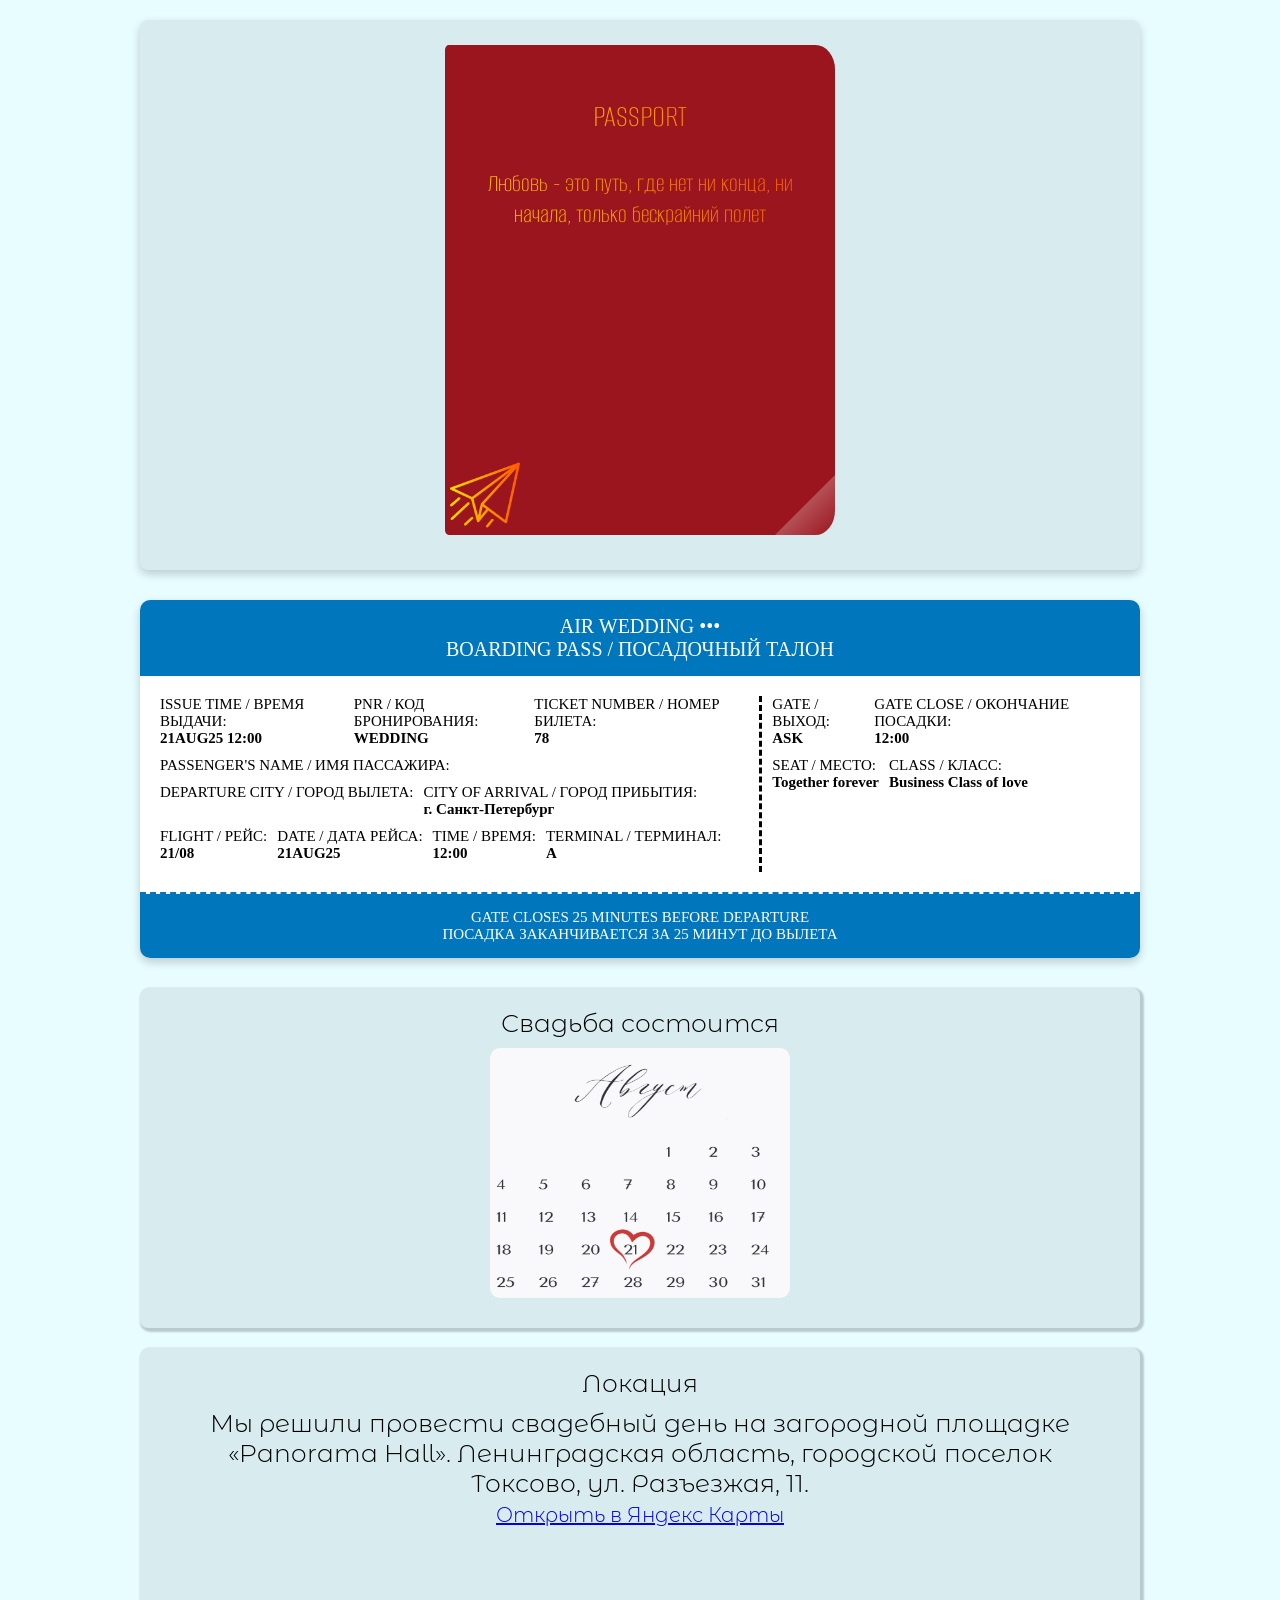
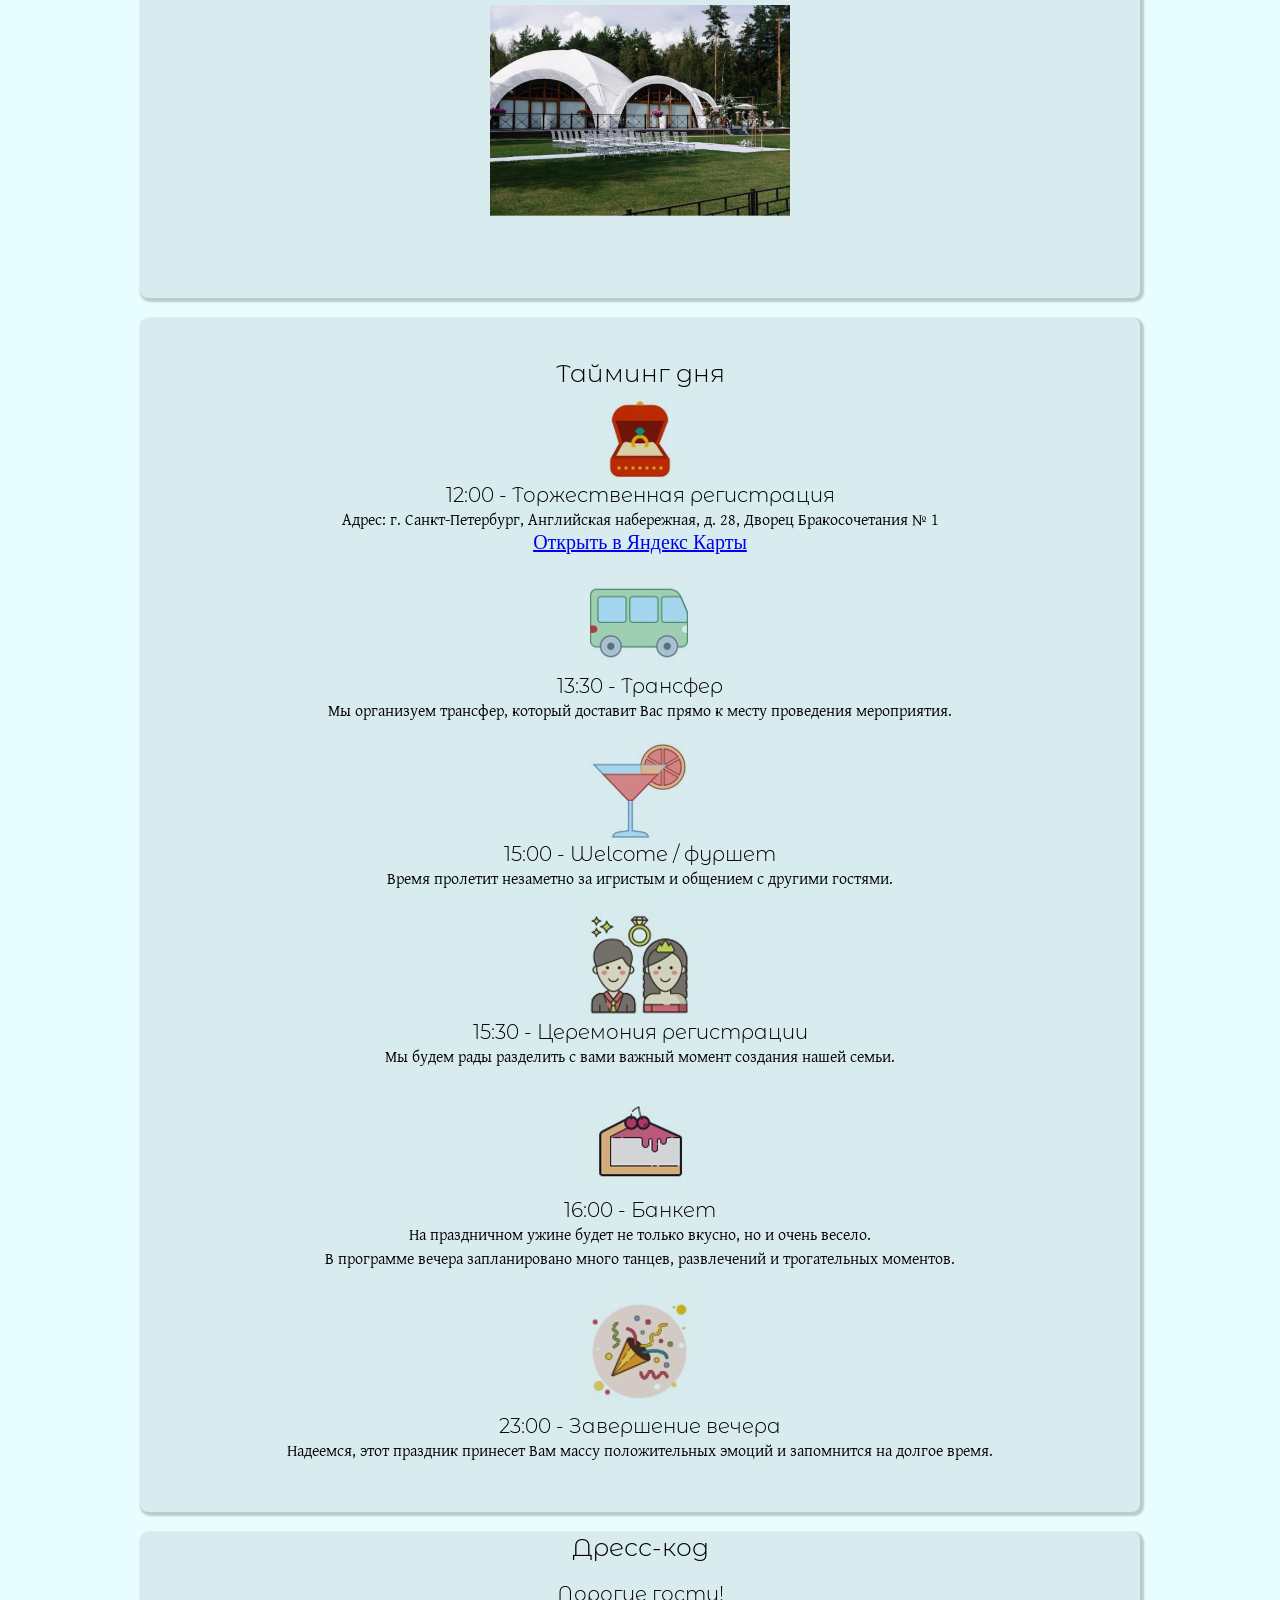
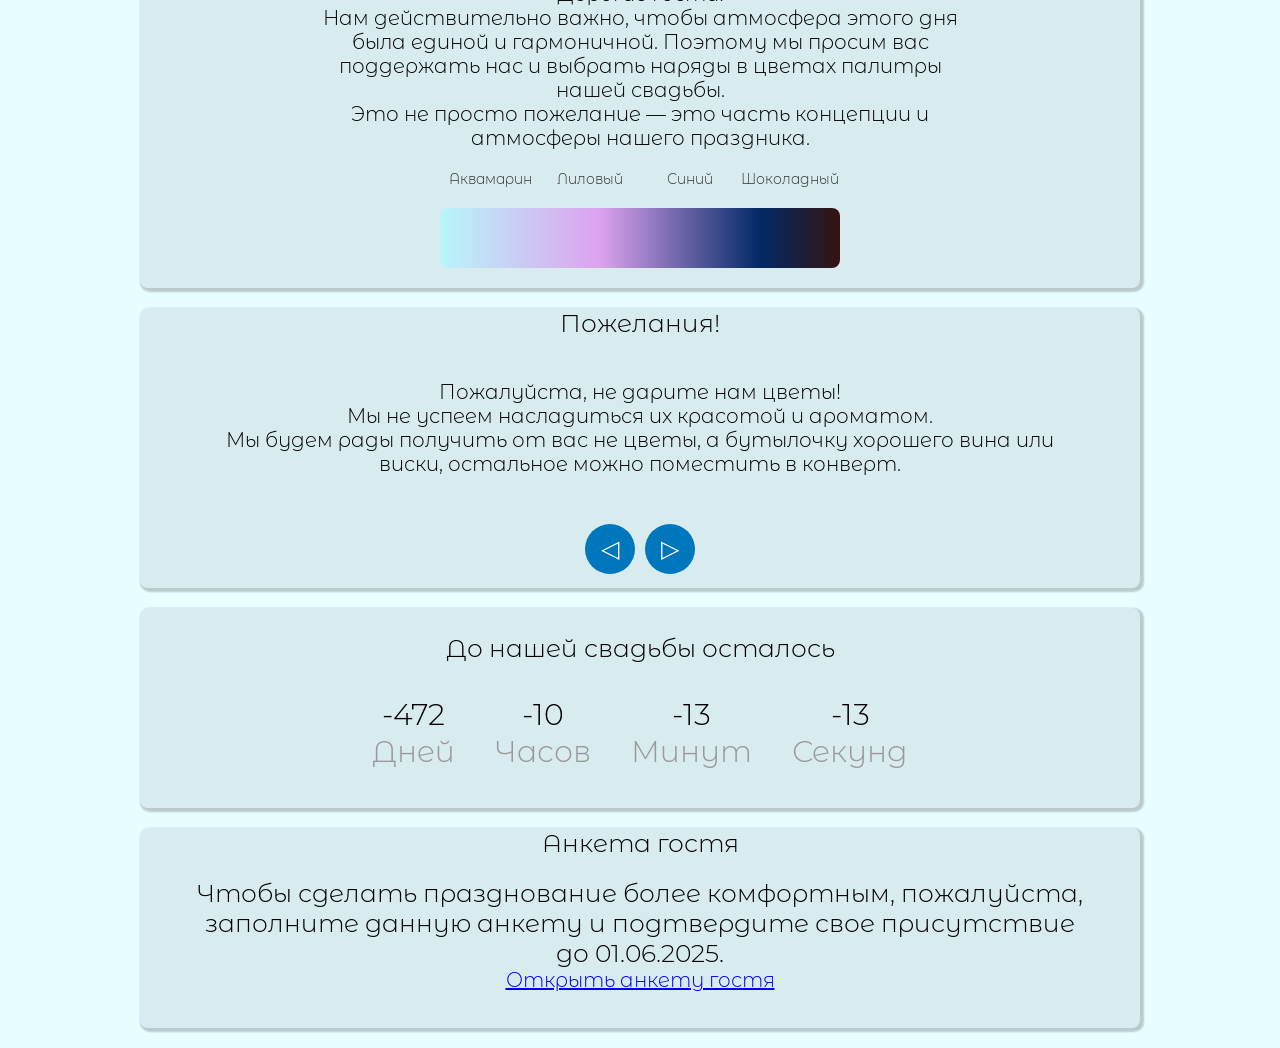
==== index.html @ 0045ab45 "delete folder docs" ====
<!DOCTYPE html>
<html lang="en">
<head>
    <meta charset="UTF-8">
    <meta name="viewport" content="width=device-width, initial-scale=1.0">
    <link rel="stylesheet" type="text/css" href="css/ticket.css">
    <link rel="stylesheet" type="text/css" href="css/passport.css">
    <title>Авиабилет</title>
</head>
<body>
    <div class="container">
        <div class="block-passport">
                <div class="passport-container">
                    <div class="passport-front">
                        <div class="block-text">
                            <p class="front-title">Passport</p>
                            <p class="text-front">Любовь - это путь, где нет ни конца, ни начала, только бескрайний полет</p>
                            <img class="plane-fly" src="images/icon-paper-plane.png" alt="Золотой самолетик">
                        </div>
                    </div>
                    <div class="passport-inner">
                        <div class="passport-left">
                            <img class="visa-izhevsk" src="images/visa-izhevsk.jpg" alt="Штамп Ижевск">
                            <img class="visa-kazan" src="images/visa-kazan.jpg" alt="Штамп Казань">
                            <img class="visa-moscow" src="images/visa-moscow.jpg" alt="Штамп Москва">
                            <img class="visa-peterburg" src="images/visa-peterburg.jpg" alt="Штамп СПб">
                            <img class="visa-sochi" src="images/visa-sochi.jpg" alt="Штамп Сочи">
                            <img class="visa" src="images/visa.png" alt="Штамп">
                            <img class="visa-irkutsk" src="images/visa-irkutsk.jpg" alt="Штамп Иркутск">
                            <img class="visa-baku" src="images/visa-baku.jpg" alt="Штамп Баку">
                        </div>
                        <div class="passport-right">
                            <div class="passport-title">
                                <div class="first-line">
                                    <div class="type">
                                        <div class="title">Тип/Type</div>
                                        <div class="desc">P</div>
                                    </div>
                                    <div class="code">
                                        <div class="title">Код государства/<br>Code of State</div>
                                        <div class="desc">Love</div>
                                    </div>
                                    <div class="no">
                                        <div class="title">Номер паспорта/<br>Passport No.</div>
                                        <div class="desc">78 21082025</div>
                                    </div>
                                </div>
                            </div>
                            <div class="passport-data">
                                <div class="passport-photo">
                                    <img src="images/bride_groom.png" alt="Фото пары">
                                </div>
                                <div class="passport-body">
                                    <div class="line">
                                        <div class="surname">
                                            <div class="title">Фамилия/Surname</div>
                                            <div class="desc">Паршенков/Parshenkov<br>Зуева/Zueva</div>
                                        </div>
                                    </div>
                                    <div class="line">
                                        <div class="name">
                                            <div class="title">Имя/Name</div>
                                            <div class="desc">Артем & Валерия<br>Artem & Valeriia</div>
                                        </div>
                                    </div>
                                    <div class="line">
                                        <div class="nationality">
                                            <div class="title">Гражданство/Nationality</div>
                                            <div class="desc">Future Newlyweds</div>
                                        </div>
                                    </div>
                                    <div class="line">
                                        <div class="date-birth">
                                            <div class="title">Дата Рождения/Date of birth</div>
                                            <div class="desc">01.04.2023</div>
                                        </div>
                                    </div>
                                    <div class="line">
                                        <div class="place-birth">
                                            <div class="title">Место рождения/Place of birth</div>
                                            <div class="desc">Saint-Petersburg & Izhevsk</div>
                                        </div>
                                    </div>
                                    <div class="line">
                                        <div class="wedding-date">
                                            <div class="title">Дата свадьбы/Wedding date</div>
                                            <div class="desc">21.08.2025</div>
                                        </div>
                                    </div>
                                </div>
                            </div>
                        </div>
                    </div>
                </div>
        </div>
        <div class="block-ticket">
            <div class="ticket-header">
                <div class="logo">AIR WEDDING <span class="dots">•••</span></div>
                <div class="boarding-pass">BOARDING PASS / ПОСАДОЧНЫЙ ТАЛОН</div>
            </div>
            <div class="ticket-body">
                <div class="left-section">
                    <div class="flight-info">
                        <div>ISSUE TIME / ВРЕМЯ ВЫДАЧИ:<br><strong>21AUG25 12:00</strong></div>
                        <div>PNR / КОД БРОНИРОВАНИЯ:<br><strong>WEDDING</strong></div>
                        <div>TICKET NUMBER / НОМЕР БИЛЕТА:<br><strong>78</strong></div>
                    </div>
                    <div class="passenger-info">
                        <div>PASSENGER'S NAME / ИМЯ ПАССАЖИРА:<br><strong><span id="passenger-name"></strong></div>
                    </div>
                    <div class="route-info">
                        <div>DEPARTURE CITY / ГОРОД ВЫЛЕТА:<br><strong><span id="passenger-city"></span></strong></div>
                        <div>CITY OF ARRIVAL / ГОРОД ПРИБЫТИЯ:<br><strong>г. Санкт-Петербург</strong></div>
                    </div>
                    <div class="flight-details">
                        <div>FLIGHT / РЕЙС:<br><strong>21/08</strong></div>
                        <div>DATE / ДАТА РЕЙСА:<br><strong>21AUG25</strong></div>
                        <div>TIME / ВРЕМЯ:<br><strong>12:00</strong></div>
                        <div>TERMINAL / ТЕРМИНАЛ:<br><strong>A</strong></div>
                    </div>
                </div>
                <div class="right-section">
                    <div class="boarding-gate">
                        <div>GATE / ВЫХОД:<br><strong>ASK</strong></div>
                        <div>GATE CLOSE / ОКОНЧАНИЕ ПОСАДКИ:<br><strong>12:00</strong></div>
                    </div>
                    <div class="seat-info">
                        <div>SEAT / МЕСТО:<br><strong>Together forever</strong></div>
                        <div>CLASS / КЛАСС:<br><strong>Business Class of love</strong> </div>
                    </div>
                </div>
            </div>
            <div class="ticket-footer">
                GATE CLOSES 25 MINUTES BEFORE DEPARTURE<br>
                ПОСАДКА ЗАКАНЧИВАЕТСЯ ЗА 25 МИНУТ ДО ВЫЛЕТА
            </div>
        </div>
        <div class="block-calendar">
            <div class="calendar">
                <div class="title-calendar">Свадьба состоится</div>
                <div class="calendar-body"><img src="images/calendar.png" alt="Календарь"></div>
            </div>
        </div>
        <div class="block-location">
            <div class="location">
                <div class="title-location">Локация</div>
                <div class="desc-location">Мы решили провести свадебный день на загородной площадке «Panorama Hall».
                    Ленинградская область, городской поселок Токсово, ул. Разъезжая, 11.
                    <br><a href="https://yandex.ru/maps/-/CHR2v8I3">Открыть в Яндекс Карты</a>
                </div>
                <img src="images/location.png" alt="Площадка">
            </div>
        </div>
        <div class="block-time">
            <div class="info">
                <div class="title-time">Тайминг дня</div>
                <div class="registry-info">
                    <img src="images/ring.png" alt="Кольцо">
                    <div class="time-registry">12:00 - Торжественная регистрация</div>
                    <div class="desc-registry">Адрес: г. Санкт-Петербург, Английская набережная, д. 28, Дворец Бракосочетания № 1 </div>
                    <a href="https://yandex.ru/maps/org/dvorets_brakosochetaniya_1/1311913400?si=29yczydrdzwpymh5b0pmktyyw4">Открыть в Яндекс Карты</a>
                </div>
                <div class="transfer-info">
                    <img src="images/bus.png" alt="Автобус">
                    <div class="time-transfer">13:30 - Трансфер</div>
                    <div class="desc-transfer">Мы организуем трансфер, который доставит Вас прямо к месту проведения мероприятия. </div>
                </div>
                <div class="welcome-info">
                    <img src="images/buffet.png" alt="Коктейль">
                    <div class="time-welcome">15:00 - Welcome / фуршет</div>
                    <div class="desc-welcome">Время пролетит незаметно за игристым и общением с другими гостями.</div>
                </div>
                <div class="ceremony-info">
                    <img src="images/ceremony.png" alt="Жених и невеста">
                    <div class="time-ceremony">15:30 - Церемония регистрации</div>
                    <div class="desc-ceremony">Мы будем рады разделить с вами важный момент создания нашей семьи.</div>
                </div>
                <div class="banquet-info">
                    <img src="images/banquet.png" alt="Кусок торта">
                    <div class="time-banquet">16:00 - Банкет</div>
                    <div class="desc-banquet">На праздничном ужине будет не только вкусно, но и очень весело. <br>
                        В программе вечера запланировано много танцев, развлечений и трогательных моментов. </div>
                </div>
                <div class="end-info">
                    <img src="images/end.png" alt="Хлопушка">
                    <div class="time-end">23:00 - Завершение вечера</div>
                    <div class="desc-end">Надеемся, этот праздник принесет Вам массу положительных эмоций и запомнится на долгое время. </div>
                </div>
            </div>
        </div>
        <div class="block-dresscode">
            <div class="dresscode">
                <div class="title-dresscode">Дресс-код</div>
                <div class="text">
                    Дорогие гости! 
                    <br>Нам действительно важно, чтобы атмосфера этого дня была единой и гармоничной. 
                    Поэтому мы просим вас поддержать нас и выбрать наряды в цветах палитры нашей свадьбы. 
                    <br>Это не просто пожелание — это часть концепции и атмосферы нашего праздника. 
                </div>
                <div class="color-labels">
                    <div>Аквамарин</div>
                    <div>Лиловый</div>
                    <div>Синий</div>
                    <div>Шоколадный</div>
                </div>
                <div class="color"></div>
            </div>
        </div>
        <div class="block-wishes">
            <div class="title-wishes">Пожелания!</div>
            <div class="wishes">
                <div class="wish">
                    Пожалуйста, не дарите нам цветы! 
                    <br>Мы не успеем насладиться их красотой и ароматом. 
                    <br>Мы будем рады получить от вас не цветы, а бутылочку хорошего вина или виски, остальное можно поместить в конверт.</div>
                <div class="wish">
                    Мы приглашаем вас не только наслаждаться торжеством, но и принимать активное участие в нашем празднике! 
                    <br>Если у вас есть интересная идея для интерактива, не стесняйтесь подойти к ведущему и предложить своё участие. 
                    <br>Тосты, конечно, приветствуются, но мы будем признательны, если их будет немного.
                </div>
                <div class="wish">
                    Пожалуйста, воздержитесь от выкриков «Горько», чтобы сохранить атмосферу лёгкости и веселья. 
                    <br>Ведь поцелуй — это знак выражения чувств, и он не может быть по заказу. 
                </div>
            </div>
            <div class="buttons">
                <button class="prev-button" aria-label="Посмотреть предыдущий слайд">&#9665;</button>
                <button class="next-button" aria-label="Посмотреть следующий слайд">&#9655;</button>
            </div>
        </div>
        <div class="block-timer">
            <div class="title-timer">До нашей свадьбы осталось</div>
            <div class="timer">
                <div class="countdown">
                    <div class="countdown-item">
                    <span id="days">00</span>
                    <span class="label">Дней</span>
                    </div>
                    <div class="countdown-item">
                    <span id="hours">00</span>
                    <span class="label">Часов</span>
                    </div>
                    <div class="countdown-item">
                    <span id="minutes">00</span>
                    <span class="label">Минут</span>
                    </div>
                    <div class="countdown-item">
                    <span id="seconds">00</span>
                    <span class="label">Секунд</span>
                    </div>
                </div>
            </div>
        </div>
        <div class="block-questionnaire">
            <div class="title-question">Анкета гостя</div>
            <div class="question">
                <div class="desc-question">Чтобы сделать празднование более комфортным, пожалуйста, заполните данную анкету и подтвердите свое присутствие до 01.06.2025.
                    <br><a href="https://docs.google.com/forms/d/e/1FAIpQLSfUJ_NHU7Kh4Xn4uczbAiz2_MqmybEQekQaFo2o3MCMNOJwQQ/viewform?usp=dialog">Открыть анкету гостя</a>
                </div>
                
            </div>
        </div>
    </div>
    <script src="js/ticket.js"></script>
</body>
</html>
---- css/ticket.css ----
@import url('https://fonts.googleapis.com/css2?family=Gentium+Plus&family=Montserrat+Alternates:wght@300&display=swap');

html, body {
    margin: 0;
    padding: 0;
    overflow-y: auto;
}
body {
    background: #e8fdff;
    display: flex;
    justify-content: center;
    align-items: center;
    min-height: 100vh;
    overflow: hidden;
}
.container {
    display: flex;
    flex-direction: column;
    overflow-x: auto;
    margin-top: 20px;
    overflow: visible;
    gap: 20px;
    width: 1000px;
}


.block-ticket {
    background: white;
    border-radius: 10px;
    overflow: hidden;
    box-shadow: 0px 4px 10px rgba(0, 0, 0, 0.2);
    width: 100%;
    min-width: 320px;
    margin: 10px auto;
}

.ticket-header {
    background: #0076bd;
    color: white;
    padding: 15px;
    text-align: center;
    font-size: 20px;
    text-transform: uppercase;
}

.ticket-body {
    padding: 20px;
    display: flex;
    justify-content: space-between;
    border-bottom: 2px dashed #0076bd;
}

.flight-info, .passenger-info, .route-info, .flight-details, .boarding-gate, .seat-info, .button-survey {
    display: flex;
    flex-direction: row;
}

.flight-info div, .passenger-info div, .route-info div, .flight-details div, .boarding-gate div, .seat-info div, .button-survey div {
    margin-bottom: 10px;
    font-size: 15px;
    margin-right: 10px;
}

.ticket-footer {
    padding: 15px;
    text-align: center;
    font-size: 15px;
    background: #0076bd;
    color: white;
}

.right-section {
    position: relative;
    border-left-style: dashed;
    padding-left: 10px;
}





.block-calendar {
    display: flex;
    box-shadow: 2px 2px 2px 2px rgba(0, 0, 0, 0.2);
    background: #d8ebef;
    border-radius: 8px;
    width: 100%;
}
.calendar {
    width: 300px;
    height: 300px;
    justify-content: center;
    text-align: center;
    margin: 20px auto;
}
.title-calendar {
    font-family: "Montserrat Alternates", sans-serif;
    font-weight: 300;
    font-style: normal;
    font-size: 25px;
    padding-bottom: 10px;
}
.calendar-body img {
    border-radius: 10px;
    width: 300px;
    height: 250px;
}


.block-location {
    display: flex;
    box-shadow: 2px 2px 2px 2px rgba(0, 0, 0, 0.2);
    background: #d8ebef;
    border-radius: 8px;
    width: 100%;
    flex-direction: column;
    height: 550px;
}
.location {
    width: 90%;
    height: 300px;
    justify-content: center;
    text-align: center;
    margin: 20px auto;
    display: flex;
    flex-direction: column;
    height: 100%;
}
.title-location {
    font-family: "Montserrat Alternates", sans-serif;
    font-weight: 300;
    font-style: normal;
    font-size: 25px;
    padding-bottom: 10px;
    flex-shrink: 0;
}
.desc-location {
    font-family: "Montserrat Alternates", sans-serif;
    font-weight: 300;
    font-style: normal;
    font-size: 25px;
    margin-bottom: 15px;
    flex-shrink: 0;
}
.location img {
    margin: 0 auto;
    width: 300px;
    flex-grow: 1; /* занимает всё оставшееся пространство */
    object-fit: contain; /* или cover, если нужно обрезать */
}
.desc-location a {
    font-size: 20px;
}



.block-time {
    width: 100%;
    margin: 0 auto;
    box-shadow: 2px 2px 2px 2px rgba(0, 0, 0, 0.2);
    background: #d8ebef;
    border-radius: 8px;
    display: flex;
    justify-content: center;
    align-items: center;
}

.info {
    width: 90%;
    border-radius: 10px;
    padding: 20px;
    text-align: center;
    position: relative;
    margin: 20px;
    gap: 10px;
}

.title-time {
    font-family: "Montserrat Alternates", sans-serif;
    font-weight: 300;
    font-style: normal;
    font-size: 25px;
}

.registry-info, .transfer-info, .welcome-info, 
.ceremony-info, .banquet-info, .end-info {
    display: flex;
    align-items: center;
    position: relative;
    padding: 10px 0;
    flex-direction: column;
    font-family: "Marck Script", cursive;
    font-weight: 400;
    font-style: normal;
    font-size: 25px;
}
.registry-info a {
    font-size: 20px;
}

.time-registry, .time-transfer, .time-welcome, 
.time-ceremony, .time-banquet, .time-end {
    font-family: "Montserrat Alternates", sans-serif;
    font-weight: 300;
    font-style: normal;
    color: black;
    display: flex;
    justify-content: center;
    align-items: center;
    font-size: 20px;
}


.desc-registry, .desc-transfer, .desc-welcome, 
.desc-ceremony, .desc-banquet, .desc-end {
    font-family: "Gentium Plus", serif;
    font-weight: 400;
    font-style: normal;
    font-size: 16px;
}
.info img {
    mix-blend-mode: multiply;
}





.block-dresscode {
    width: 100%;
    display: flex;
    justify-content: center;
    align-items: center;
    flex-direction: column;
    box-shadow: 2px 2px 2px 2px rgba(0, 0, 0, 0.2);
    background: #d8ebef;
    border-radius: 8px;
    /* border-radius: 2% / 5%; */
    margin: 0 auto;
}
.dresscode {
    display: flex;
    flex-direction: column;
    width: 80%;
    text-align: center;
}
.title-dresscode {
    font-family: "Montserrat Alternates", sans-serif;
    font-weight: 300;
    font-style: normal;
    font-size: 25px;
}

.text {
    justify-content: center;
    text-align: center;
    width: 80%;
    margin: 20px auto;
    font-size: 20px;
    font-family: "Montserrat Alternates", sans-serif;
    font-weight: 300;
    font-style: normal;
}
.color-labels {
    display: flex;
    justify-content: space-between;
    min-width: 400px;
    margin: 0 auto;
    font-size: 14px;
    font-family: "Montserrat Alternates", sans-serif;
    font-weight: 300;
    color: #333;
}

.color-labels > div {
    text-align: center;
    width: 25%; /* Чтобы каждая подпись занимала равную часть */
}
.color {
    position: relative;
    width: 100%;
    max-width: 400px;
    height: 60px;
    margin: 20px auto;
    border-radius: 8px;
    overflow: hidden;

    background: linear-gradient(
        to right,
        rgb(182, 246, 248) 0%,
        rgb(221, 162, 239) 40%,
        rgb(1, 41, 102) 80%,
        rgb(53, 19, 17) 100%
    );
}

.color::before {
    content: "";
    position: absolute;
    top: 0;
    left: -50%;
    width: 50%;
    height: 100%;

    background: linear-gradient(
        120deg,
        rgba(255, 255, 255, 0) 0%,
        rgba(255, 255, 255, 0.5) 50%,
        rgba(255, 255, 255, 0) 100%
    );

    animation: shine 3s ease-in-out infinite;
}

@keyframes shine {
    0% {
        left: -50%;
    }
    100% {
        left: 100%;
    }
}


.block-wishes {
    box-shadow: 2px 2px 2px 2px rgba(0, 0, 0, 0.2);
    background: #d8ebef;
    border-radius: 8px;
    width: 100%;
    overflow: hidden;
    height: 280px;
    position: relative;
    display: flex;
    flex-direction: column;
    gap: 10px;
    text-align: center;
}
.title-wishes {
    font-family: "Montserrat Alternates", sans-serif;
    font-weight: 300;
    font-style: normal;
    font-size: 25px;
}
.wishes {
    display: flex;
    overflow: hidden;
    width: 90%;
    height: 160px;
    margin: 0 auto;
    border-radius: 8px;
    align-items: center;
    justify-content: center;
}
  
.wish {
    text-align: center;
    padding: 15px;
    border-radius: 8px;
    margin: 10px;
    font-family: "Montserrat Alternates", sans-serif;
    font-weight: 300;
    font-style: normal;
    font-size: 20px;
}

.buttons {
    position: absolute;
    bottom: 5%;
    padding-top: 15px;
    left: 50%; 
    transform: translateX(-50%); 
    display: flex;
    gap: 10px;  
}
.buttons button {
    width: 50px;
    height: 50px;
    background-color: #0076bd;
    border: none;
    border-radius: 50%;
    font-size: 24px;
    color: white;
    cursor: pointer;
    display: flex;
    align-items: center;
    justify-content: center;
    transition: background 0.3s;
}


.block-timer {
    gap: 20px;
    width: 100%;
    display: flex;
    justify-content: center;
    align-items: center;
    flex-direction: column;
    box-shadow: 2px 2px 2px 2px rgba(0, 0, 0, 0.2);
    background: #d8ebef;
    border-radius: 8px;
    margin: 0 auto;
    height: 200px;
}
.title-timer {
    text-align: center;
    font-family: "Montserrat Alternates", sans-serif;
    font-weight: 300;
    font-style: normal;
    font-size: 25px;
}

.timer {
    display: flex;
    flex-direction: column;
    width: 90%;
    margin: 0 auto;
    padding: 15px;
    height: 70px;
    align-items: center;
    justify-content: center;
}

.countdown {
    display: flex;
    justify-content: center;
    font-family: "Montserrat Alternates", sans-serif;
    font-weight: 300;
    font-style: normal;
    font-size: 25px;
}
   
.countdown-item {
    margin: 0 20px;
    text-align: center;
}
   
.countdown-item span {
    display: block;
    font-size: 30px;
}
   
.label {
    font-size: 30px;
    color: #999;
}



.block-questionnaire {
    gap: 20px;
    width: 100%;
    display: flex;
    
    align-items: center;
    flex-direction: column;
    box-shadow: 2px 2px 2px 2px rgba(0, 0, 0, 0.2);
    background: #d8ebef;
    border-radius: 8px;
    margin: 0 auto;
    height: 200px;
    margin-bottom: 20px;
}

.question {
    display: flex;
    flex-direction: column;
    width: 90%;
    text-align: center;
    margin: 0 auto;
    /* padding: 15px; */
    height: 70px;
    align-items: center;
}

.title-question {
    font-family: "Montserrat Alternates", sans-serif;
    font-weight: 300;
    font-style: normal;
    font-size: 25px;
}

.desc-question {
    display: flex;
    flex-direction: column;
    justify-content: center;
    font-family: "Montserrat Alternates", sans-serif;
    font-weight: 300;
    font-style: normal;
    font-size: 25px;
}
.desc-question a {
    font-size: 20px;
}

@media (max-width: 768px) and (orientation: portrait) {

    .container {
        width: 99dvw;
        padding-top: 70px; 
    }
    .ticket-body {
        flex-direction: column;
    }
    .left-section, .right-section {
        width: 100%;
    }
    .right-section {
        padding-top: 10px;
        border-left: none;
        border-top: 2px dashed #0076bd;
    }
    .flight-info div, .passenger-info div, .route-info div, .flight-details div, .boarding-gate div, .seat-info div {
        margin-bottom: 20px;
    }
    .ticket-footer {
        text-align: center;
        font-size: 10px;
    }

    .calendar-body img {
        width: 100%;
        height: 250px;
    }

    .location {
        width: 95dvw;
    }
    .desc-location {
        font-size: 20px;
    }

    .info {
        width: 95dvw;
    }


    .dresscode {
        width: 95dvw;
    }
    .title-dresscode {
        
        font-size: 30px;
        
    }
    .text {

        font-size: 20px;
    }
    .color {
        height: 80px;
        max-width: 80vw;
    }
    .color-labels {
        min-width: 80dvw;
    }

    .block-wishes {
        min-height: 610px;
    }
    .title-wishes {
        margin-top: 20px;
    }
    .wishes {
        width: 100dvw;
        min-height: 500px;
    }

    .countdown-item {
        margin: 0 5px;
        text-align: center;
    }
   
    .countdown-item span {
        display: block;
        font-size: 20px;
    }

    .block-questionnaire {
        height: 350px;
    }
    .question {
        display: flex;
        flex-direction: column;
        width: 95dvw;
    }

}
@media (max-width: 1024px) and (orientation: landscape) {
    body {
        justify-content: flex-start;
        align-items: flex-start;
    }
    .ticket-header, .ticket-footer {
        padding: 2px;
    }
    .container {
        width: 99dvw;
        padding-top: 20px; 
    }
    .ticket {
        max-height: 95vh;
    }
    .block-wishes {
        min-height: 350px;
    }
    .wishes {
        min-height: 200px;
    }
    .dresscode {
        width: 100dvw;
    }
    .color {
        height: 80px;
        max-width: 60dvw;
    }
    .color-labels {
        min-width: 60dvw;
    }
    .title-dresscode {
        font-size: 35px;
    }
    .text {
        font-size: 15px;
    }
}
---- css/passport.css ----
@import url('https://fonts.googleapis.com/css2?family=Alumni+Sans:wght@200&display=swap');



.block-passport {
    display: flex;
    background: #d8ebef;
    border-radius: 8px;
    overflow: hidden;
    box-shadow: 0px 4px 10px rgba(0, 0, 0, 0.2);
    width: 100%;
    position: relative;
    justify-content: center;
    align-items: center;
}
.plane-fly {
    position: absolute;
    bottom: 0;
    left: 0;
    width: 80px;
    height: 80px;
    opacity: 1; 
    animation: fly-diagonal 5s ease-in-out infinite;
}

/* разные задержки, чтобы они вылетали по очереди */
.plane-fly:nth-child(1) {
    animation-delay: 0s;
}
.plane-fly:nth-child(2) {
    animation-delay: 2s;
}
.plane-fly:nth-child(3) {
    animation-delay: 4s;
}

@keyframes fly-diagonal {
    0% {
        transform: translate(0, 0) rotate(0deg);
        opacity: 1;  /* Начинаем с полной видимости */
    }
    10% {
        opacity: 1;  /* Самолет уже видим */
    }
    100% {
        transform: translate(800px, -600px) rotate(45deg);
        opacity: 0;  /* Самолет исчезает в конце полета */
    }
}
.passport-container {
    width: 800px;
    height: 550px;
    justify-content: center;
    text-align: center;
    position: relative;
}


.passport-front {
    margin: 25px auto;
    width: 350px;
    height: 450px;
    transform: rotateY(0deg);
    background-color: rgb(155, 21, 30);
    border-radius: 1% 5% 5% 1%;
    padding: 20px;
    justify-content: center;
    text-align: center;
}

.passport-front::after {
    content: '';
    position: absolute;
    bottom: 0;
    right: 0;
    width: 60px;
    height: 60px;
    background: linear-gradient(135deg, rgba(255,255,255,0.5), transparent);
    transform: rotate(0deg);
    transform-origin: bottom right;
    clip-path: polygon(100% 0%, 100% 100%, 0% 100%);
    animation: flash-corner 3s infinite alternate; /* Анимация мигания */
}

@keyframes flash-corner {
    0% {
        opacity: 0.2;
        background: linear-gradient(135deg, rgba(255, 255, 255, 0.5), transparent);
    }
    25% {
        opacity: 0.5;
        background: linear-gradient(135deg, rgba(255, 255, 255, 0.75), transparent);
    }
    50% {
        opacity: 1;
        background: linear-gradient(135deg, rgba(255, 255, 255, 1), transparent);
    }
    100% {
        opacity: 0.2;
        background: linear-gradient(135deg, rgba(255, 255, 255, 0.5), transparent);
    }
}

.front-title {
    font-family: "Alumni Sans", sans-serif;
    font-optical-sizing: auto;
    font-weight: 200;
    font-style: normal;
    text-transform: uppercase;
    font-size: xx-large;
    text-align: center;
    background: linear-gradient(45deg, #ffdb00, #feb000 33%, #fe8000 66%, #fd5a00);
    -webkit-background-clip: text;
    background-clip: text;
    -webkit-text-fill-color: transparent;
    color: #feb000;
}
.text-front {
    font-family: "Alumni Sans", sans-serif;
    font-optical-sizing: auto;
    font-weight: 200;
    font-style: normal;
    font-size: 25px;
    text-align: center;
    background: linear-gradient(45deg, #ffdb00, #feb000 33%, #fe8000 66%, #fd5a00);
    -webkit-background-clip: text;
    background-clip: text;
    -webkit-text-fill-color: transparent;
    color: #feb000;
}
.text-front {
    opacity: 0;
    animation: fadeIn ease-in 1;
    animation-fill-mode: forwards;
    animation-duration: 3s;
  }
  @keyframes fadeIn {
    0% {
      opacity: 0;
    }
    100% {
      opacity: 1;
    }
  }

.passport-inner {
    position: absolute;
    top: 1%;
    margin: 25px auto;
    width: 750px;
    height: 450px;
    display: flex;
    visibility: hidden;
    opacity: 0;
    background-color: rgb(155, 21, 30);
    transform: translate(-50%, -50%) rotateY(180deg);
    transition: transform 0.8s, opacity 0.5s ease-in-out;
    border-radius: 10px;
    padding: 20px;
    justify-content: center;
    text-align: center;
}

.passport-container.open .passport-front {
    transform: rotateY(0deg);
}

.passport-container.open .passport-inner {
    transform: rotateY(180deg);
    visibility: visible;
    opacity: 1;
}
.passport-title {
    margin-bottom: 10px;
}
.passport-data {
    display: flex;
    flex-direction: row;
    align-items: flex-start;
    gap: 25px;
}
.passport-body {
    text-align: left;
}
.line {
    margin-bottom: 5px;
}
.first-line {
    display: flex;
    flex-direction: row;
    gap: 15px;
}
.passport-photo {
    width: 30%;
    margin-top: auto;
    margin-bottom: auto;
}
.passport-photo img {
    
    width: 100%;
    height: 100%;
}
.passport-left, .passport-right {
    width: 50%;
    padding: 20px;
    background: #fff2e8;
    border-radius: 10px;
    box-shadow: 0px 0px 10px 2px rgba(0, 0, 0, 0.62);
}

.passport-right {
    display: flex;
    flex-direction: column;
    align-items: center;
    justify-content: center;
    text-align: center;
}

.passport-right .title {
    font-family: 'Franklin Gothic Medium', 'Arial Narrow', sans-serif;
    font-weight: 100;
    font-size: 15px;
}
.passport-right .desc {
    font-family: 'Franklin Gothic Medium', 'Arial Narrow', sans-serif;
    font-weight: 100;
    font-size: 15px;
}

.passport-left {
    background: linear-gradient(0deg, #f3ac76, #fedabf 5%, #f8dbc4 66%, #fff2e8);
    
    position: relative;
    display: flex;
    text-align: center;
    justify-content: center;
    align-items: center;
}


.visa-izhevsk, .visa-kazan, .visa-moscow,
.visa-peterburg, .visa-sochi, .visa, .visa-irkutsk, .visa-baku {
    width: 110px;
    height: 110px;
    border-radius: 50%;
}
.visa-izhevsk {
    position: absolute;
    top: 135px;
    right: 35px;
    transform: rotate(45deg);
}
.visa-kazan {
    position: absolute;
    top: 140px;
    left: 55px;
    transform: rotate(-38deg);
}

.visa-moscow {
    position: absolute;
    bottom: 110px;
    left: 155px;
    transform: rotate(48deg);
}
.visa-peterburg {
    position: absolute;
    bottom: 35px;
    right: 24px;
}
.visa-sochi {
    position: absolute;
    top: 60px;
    right: 130px;
    transform: rotate(35deg);
}
.visa {
    position: absolute;
    bottom: 45px;
    left: 25px;
    transform: rotate(168deg);
}
.visa-irkutsk {
    position: absolute;
    top: 20px;
    left: 30px;
    transform: rotate(15deg);
}
.visa-baku {
    position: absolute;
    top: 10px;
    right: 10px;
    transform: rotate(255deg);
}

/* Мобильная версия */
@media (max-width: 768px) and (orientation: portrait) {
    .block-passport {
        min-width: 95dvw;
        height: 100vh;
    }
    .passport-container {
        background: #e8fdff;
        box-shadow: none;
        padding-bottom: 35px;
        width: 100dvw;
        height: 100vh;
        flex-direction: column;
    }

    .passport-front {
        max-width: 85dvw;
        min-height: 60vh;
    }
    .front-title {
        font-size: 45px;
    }
    .passport-inner {
        align-items: center;
        width: 90dvw;
        height: 830px;
        flex-direction: column;
        border-radius: 8px;
        
    }

    .passport-left, .passport-right {
        width: 85dvw;
        border-radius: 10px;
        flex: 1;
        display: flex;
        min-height: 0;
        gap: 10px;
    }

    .passport-right {
        order: 2;
    }

    .passport-left {
        order: 1; 
    }
    .text-front {
        margin-top: 50px;
        font-size: 25px;
    }
}

@media (max-width: 1024px) and (orientation: landscape) {
    .passport-left {
        background: linear-gradient(-90deg, #f3ac76, #fedabf 5%, #f8dbc4 66%, #fff2e8);
    }

}
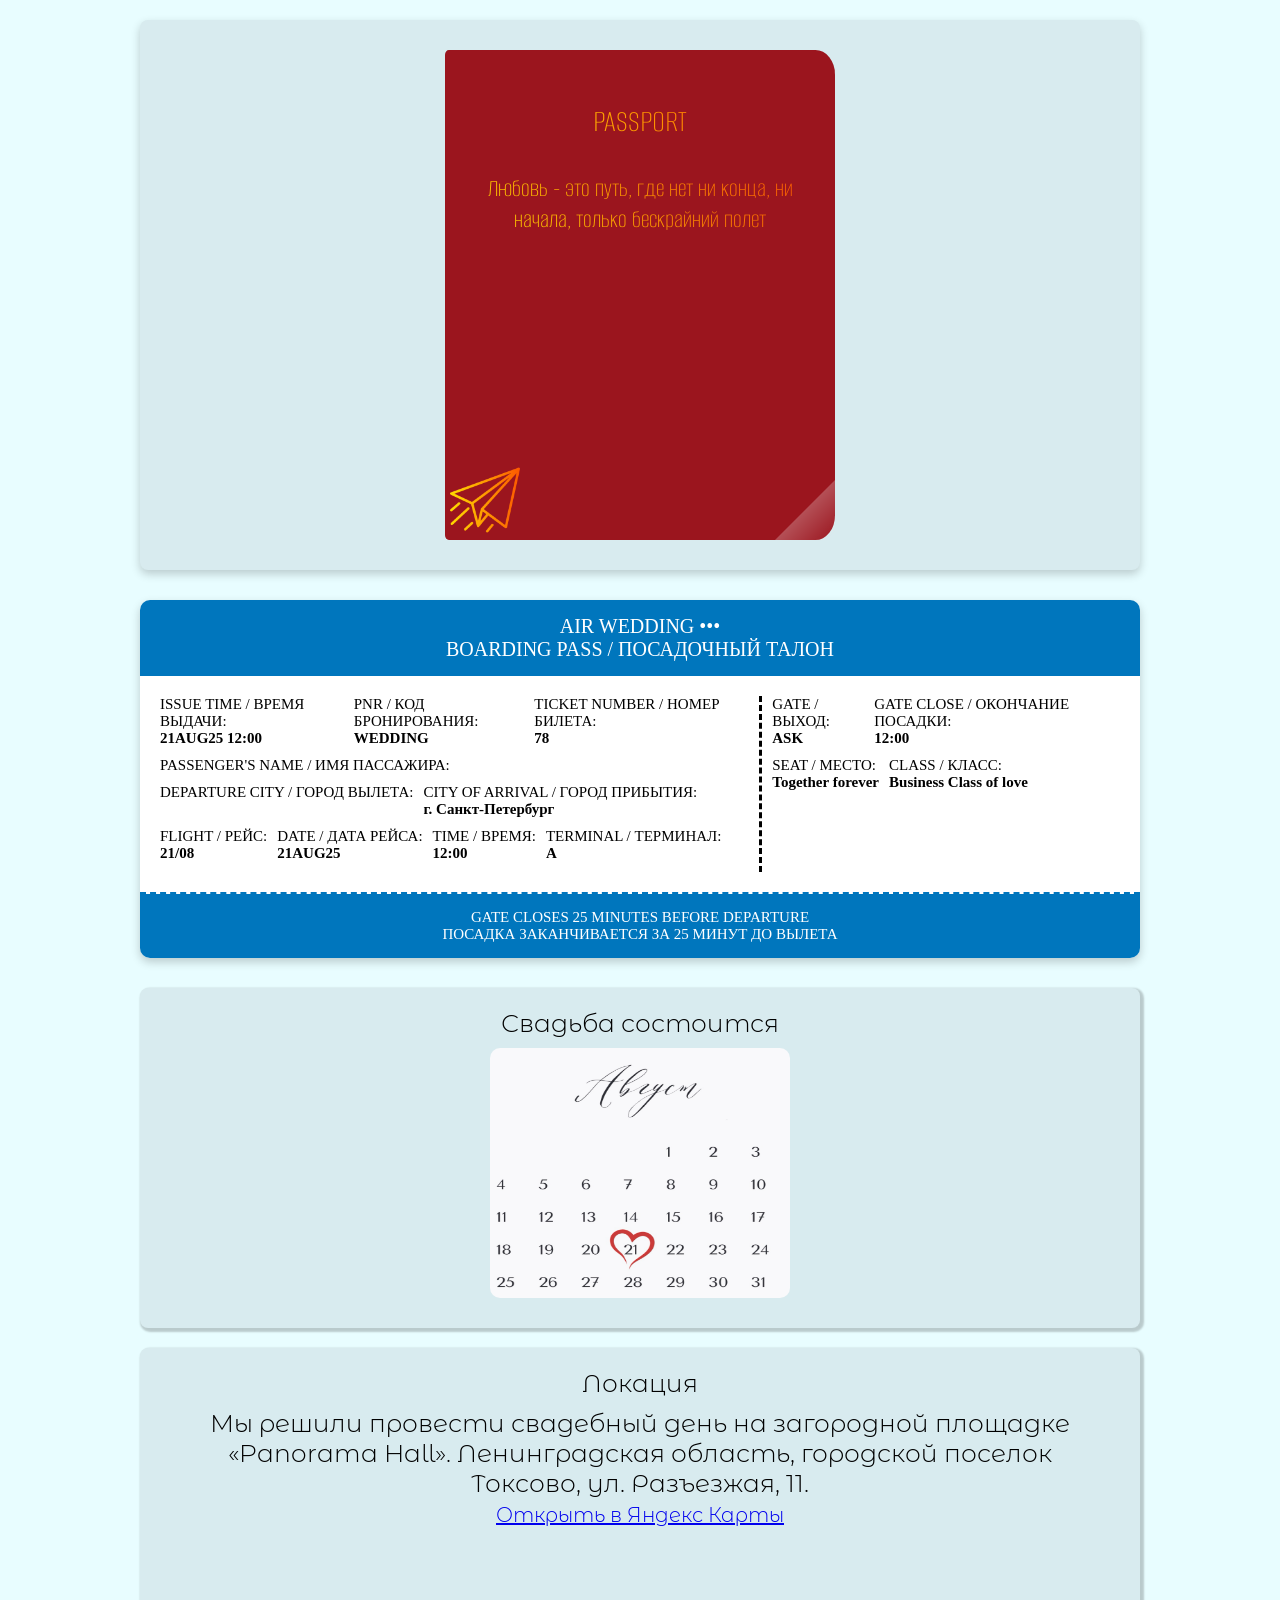
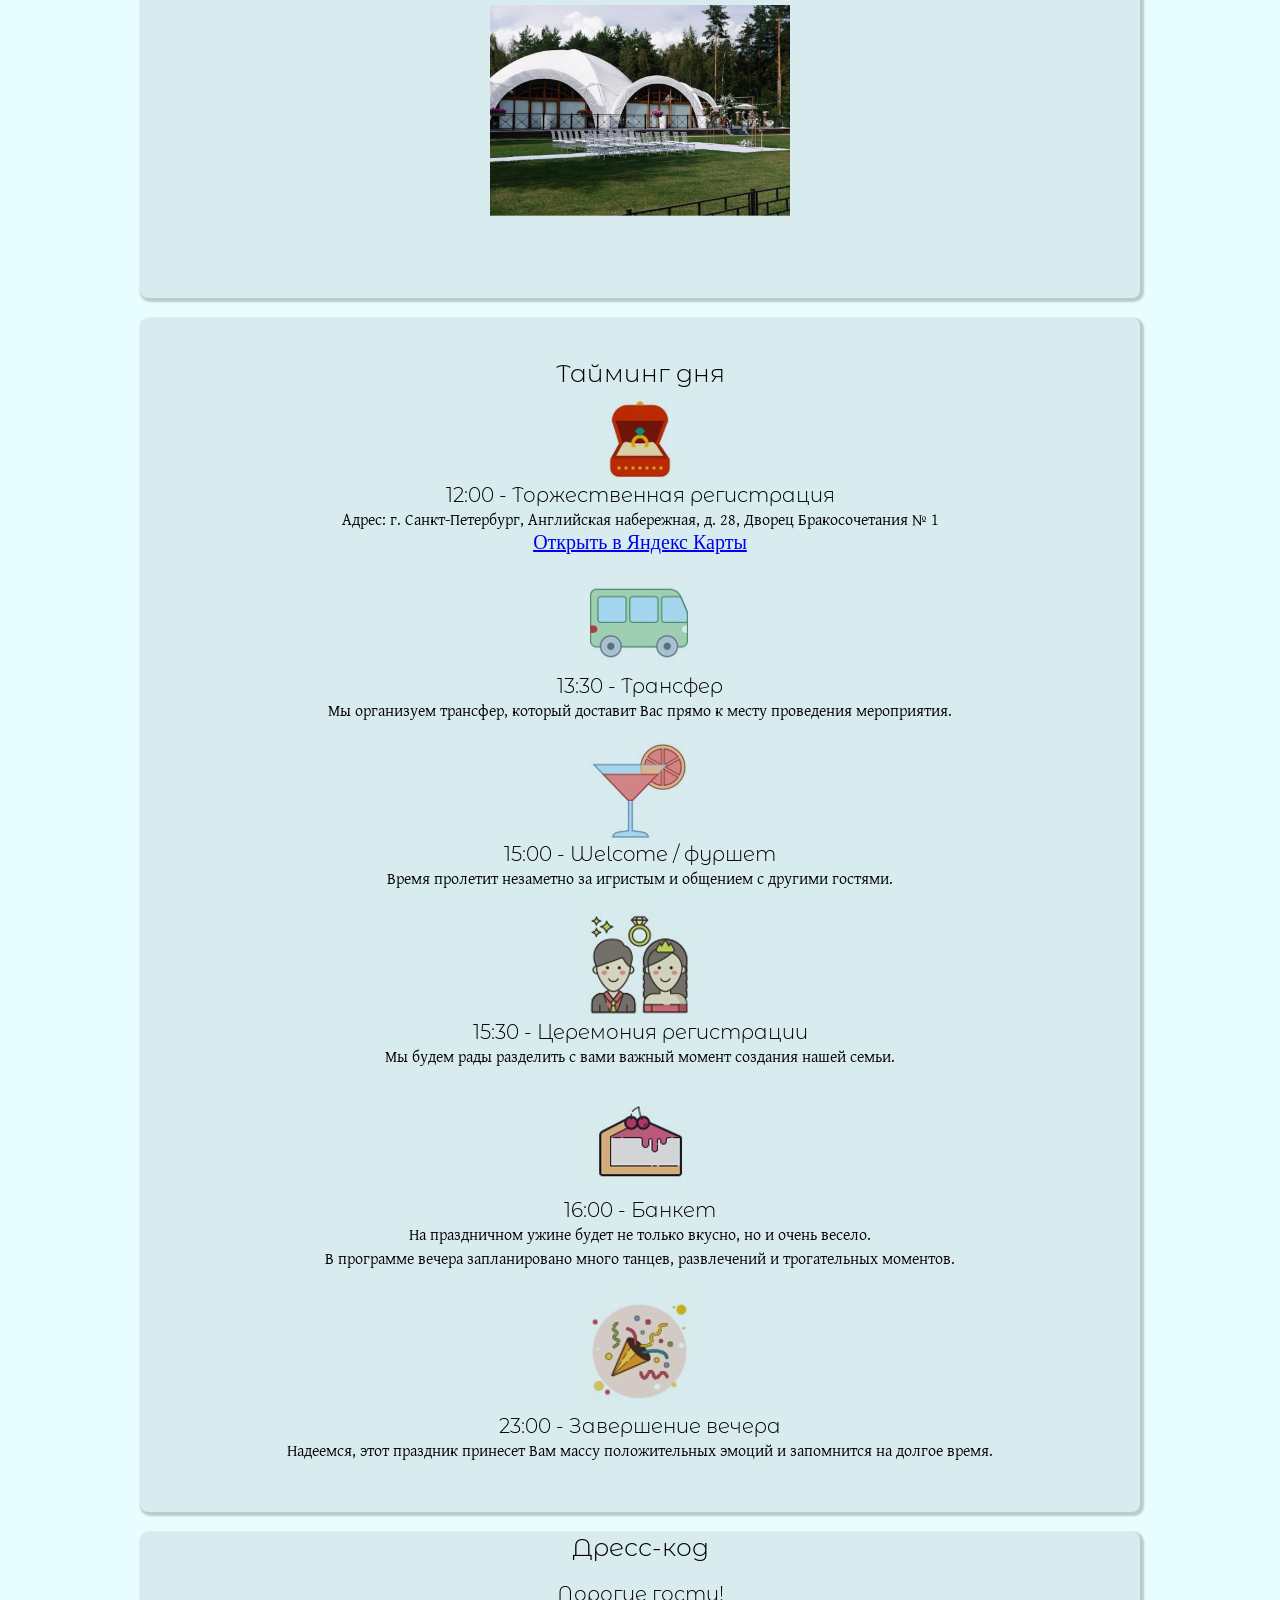
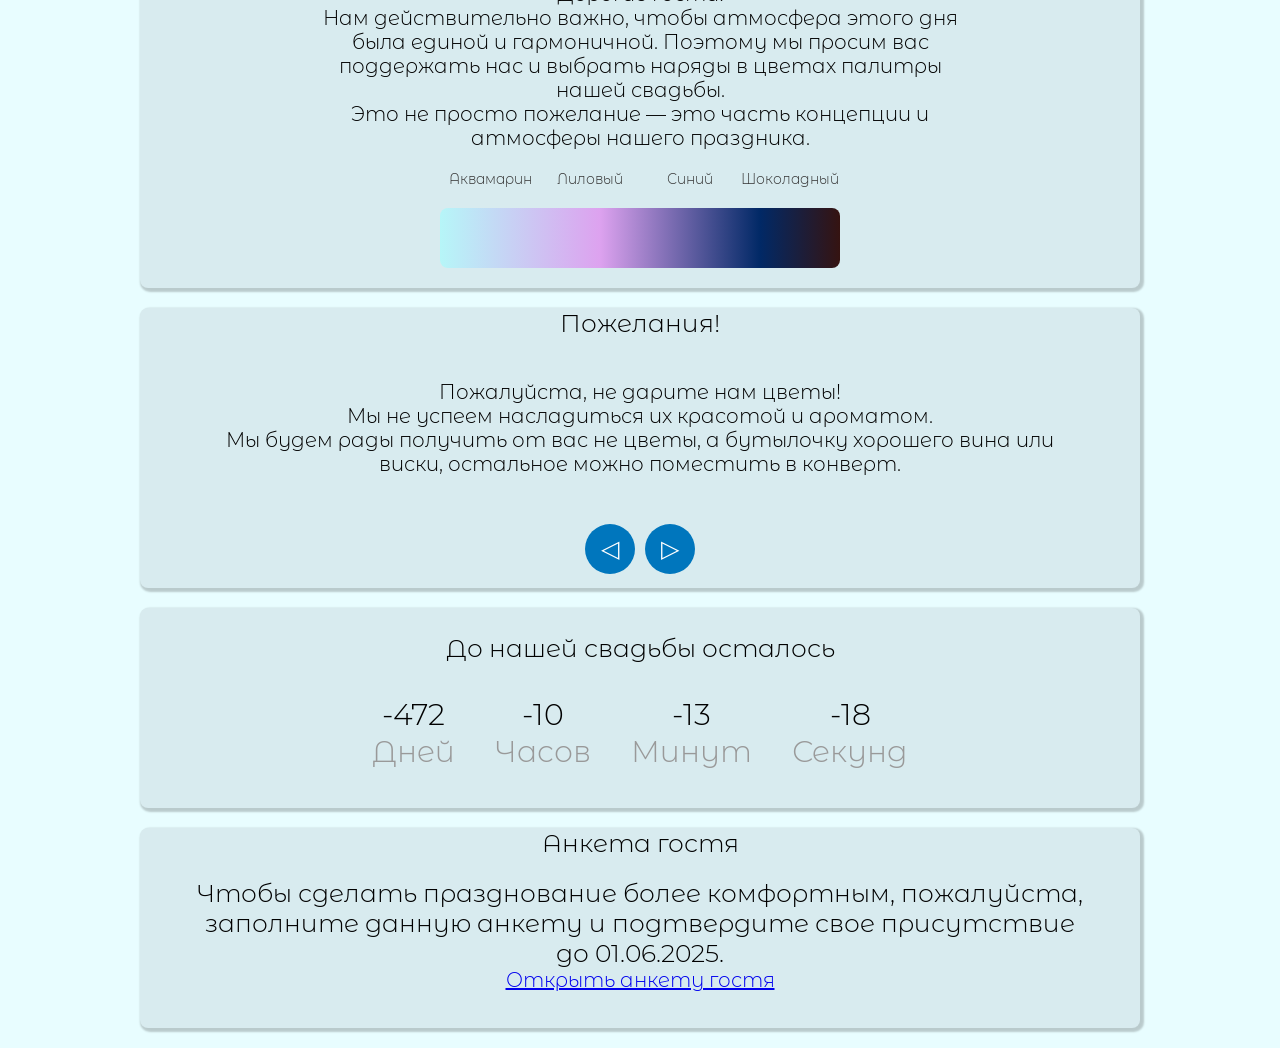
==== commit e7236f84: "update passport-inner" ====
--- a/index.html
+++ b/index.html
@@ -26,8 +26,6 @@
                             <img class="visa-peterburg" src="images/visa-peterburg.jpg" alt="Штамп СПб">
                             <img class="visa-sochi" src="images/visa-sochi.jpg" alt="Штамп Сочи">
                             <img class="visa" src="images/visa.png" alt="Штамп">
-                            <img class="visa-irkutsk" src="images/visa-irkutsk.jpg" alt="Штамп Иркутск">
-                            <img class="visa-baku" src="images/visa-baku.jpg" alt="Штамп Баку">
                         </div>
                         <div class="passport-right">
                             <div class="passport-title">
@@ -215,8 +213,7 @@
                     <br>Мы будем рады получить от вас не цветы, а бутылочку хорошего вина или виски, остальное можно поместить в конверт.</div>
                 <div class="wish">
                     Мы приглашаем вас не только наслаждаться торжеством, но и принимать активное участие в нашем празднике! 
-                    <br>Если у вас есть интересная идея для интерактива, не стесняйтесь подойти к ведущему и предложить своё участие. 
-                    <br>Тосты, конечно, приветствуются, но мы будем признательны, если их будет немного.
+                    <br>Если у вас есть интересная идея для интерактива, не стесняйтесь подойти к ведущему и предложить своё участие.
                 </div>
                 <div class="wish">
                     Пожалуйста, воздержитесь от выкриков «Горько», чтобы сохранить атмосферу лёгкости и веселья. 
--- a/css/passport.css
+++ b/css/passport.css
@@ -6,7 +6,7 @@
     display: flex;
     background: #d8ebef;
     border-radius: 8px;
-    overflow: hidden;
+    /* overflow: hidden; */
     box-shadow: 0px 4px 10px rgba(0, 0, 0, 0.2);
     width: 100%;
     position: relative;
@@ -48,11 +48,13 @@
     }
 }
 .passport-container {
+    display: flex;
     width: 800px;
     height: 550px;
     justify-content: center;
     text-align: center;
     position: relative;
+    align-items: center;
 }
 
 
@@ -295,17 +297,19 @@
 
 /* Мобильная версия */
 @media (max-width: 768px) and (orientation: portrait) {
+
     .block-passport {
         min-width: 95dvw;
-        height: 100vh;
+        min-height: 99dvh;
     }
     .passport-container {
         background: #e8fdff;
         box-shadow: none;
         padding-bottom: 35px;
-        width: 100dvw;
-        height: 100vh;
+        width: 99dvw;
+        min-height: 100vh;
         flex-direction: column;
+        
     }
 
     .passport-front {
@@ -317,11 +321,10 @@
     }
     .passport-inner {
         align-items: center;
-        width: 90dvw;
-        height: 830px;
+        max-width: 90dvw;
+        height: 95dvh;
         flex-direction: column;
         border-radius: 8px;
-        
     }
 
     .passport-left, .passport-right {
@@ -329,16 +332,16 @@
         border-radius: 10px;
         flex: 1;
         display: flex;
-        min-height: 0;
-        gap: 10px;
     }
 
     .passport-right {
         order: 2;
+        max-height: 45dvh;
     }
 
     .passport-left {
         order: 1; 
+        max-height: 45vh;
     }
     .text-front {
         margin-top: 50px;
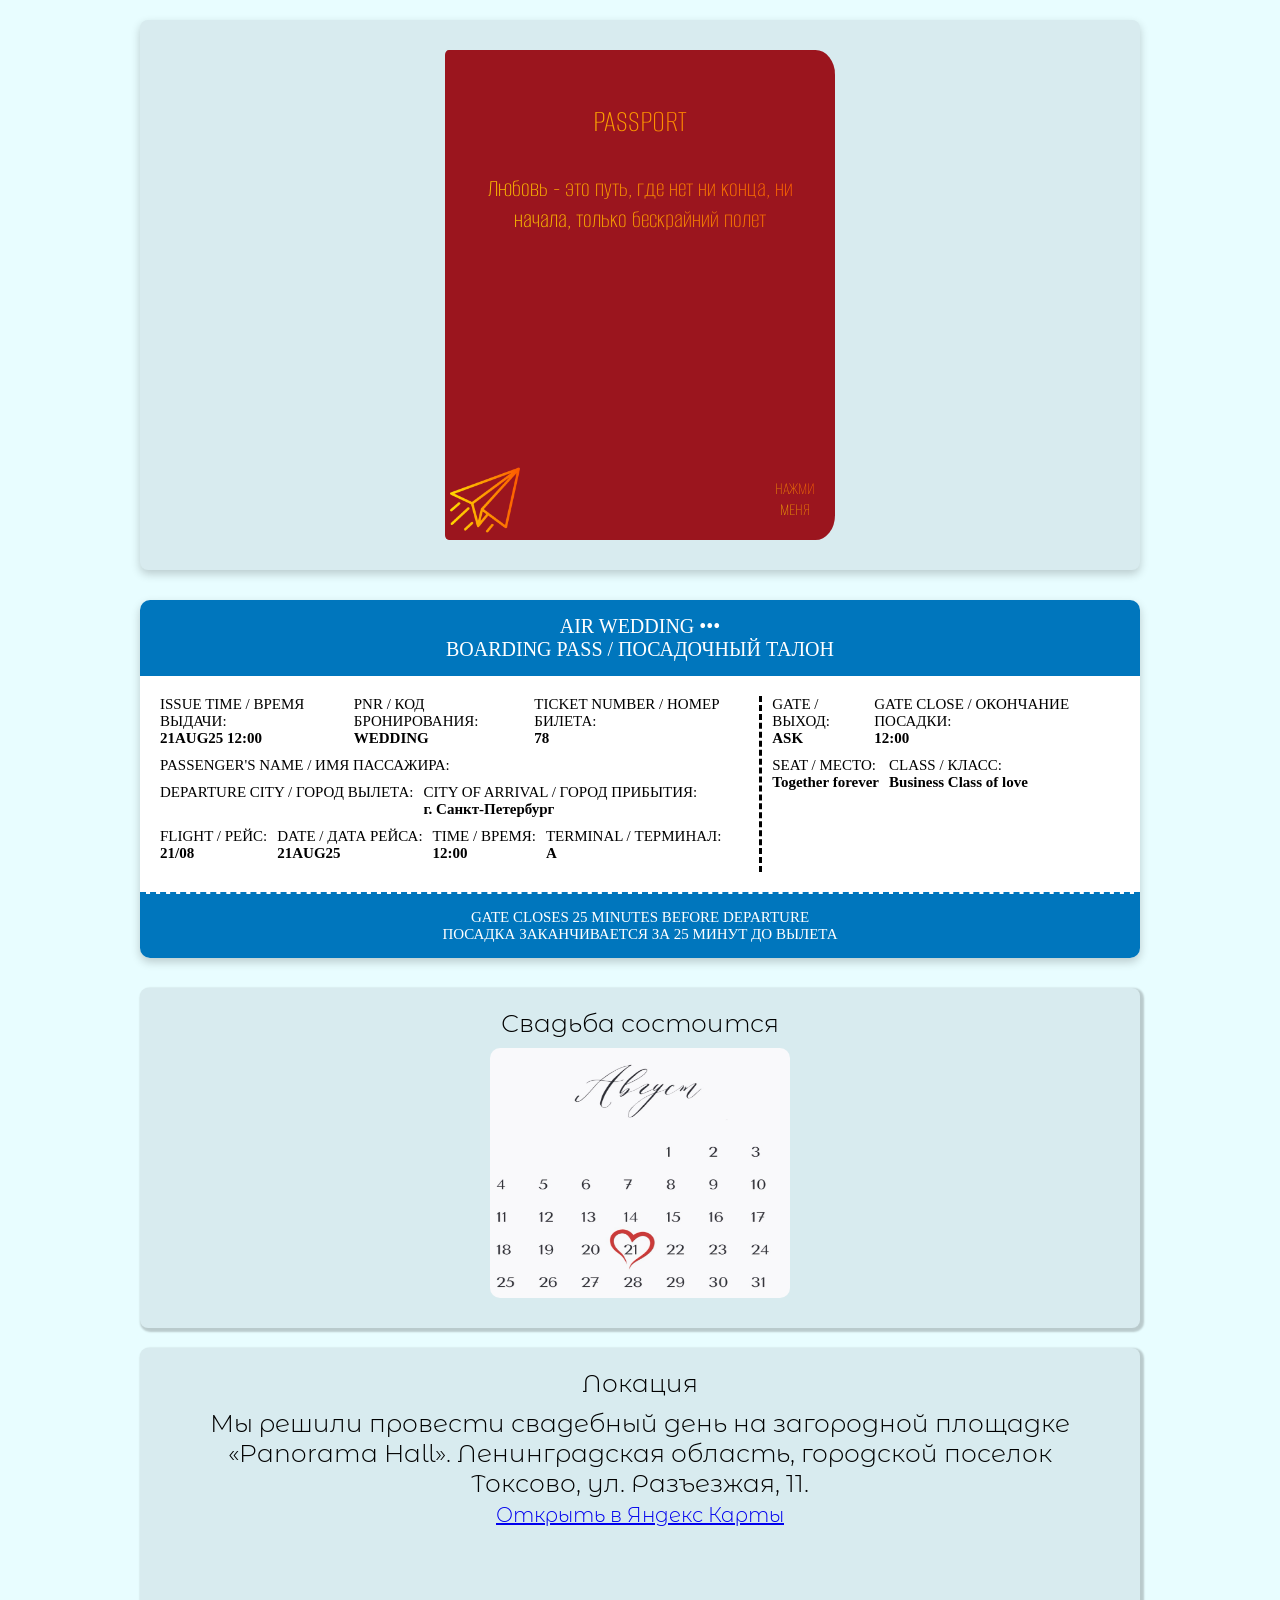
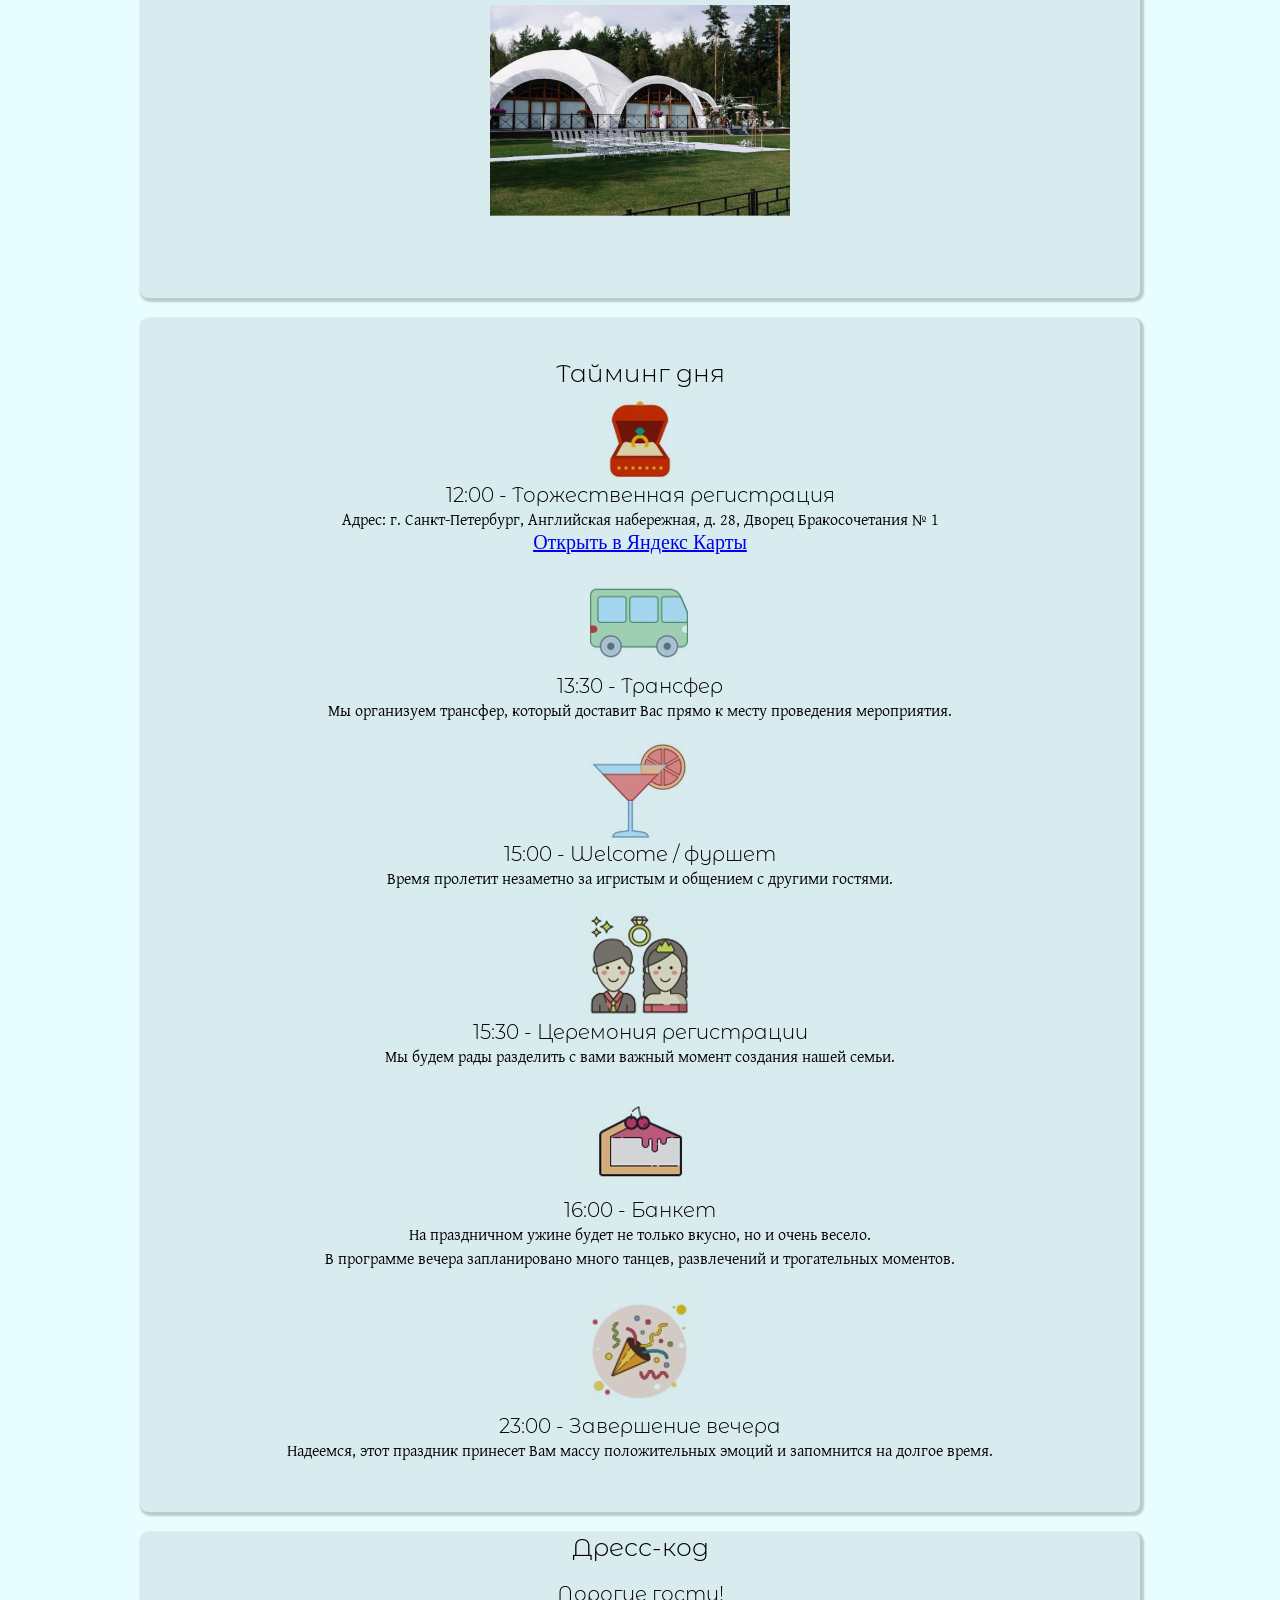
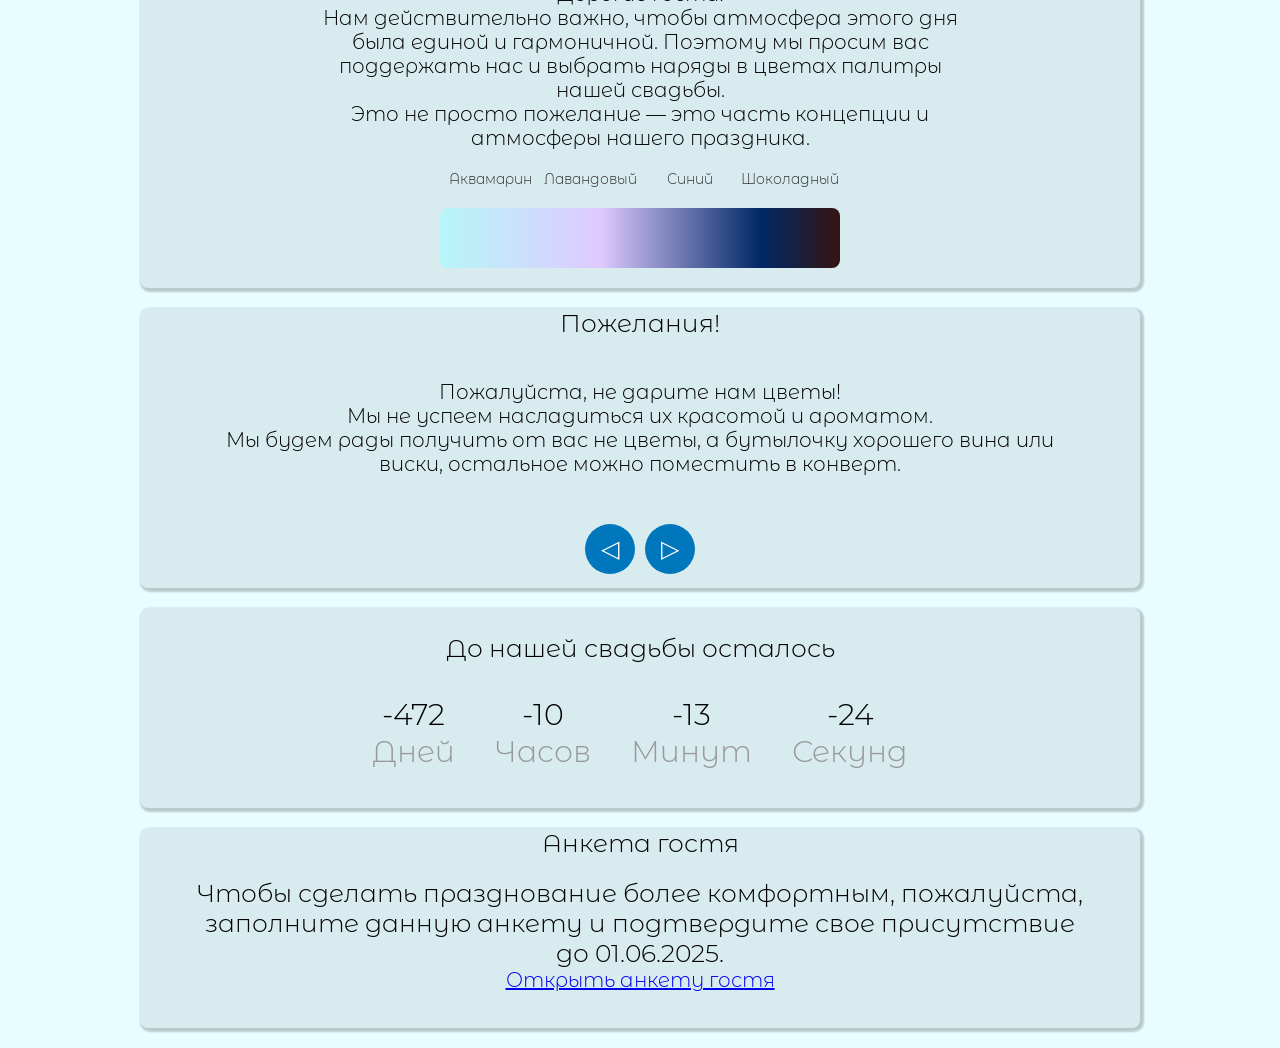
==== commit 9aabf35d: "add click-label" ====
--- a/index.html
+++ b/index.html
@@ -16,6 +16,7 @@
                             <p class="front-title">Passport</p>
                             <p class="text-front">Любовь - это путь, где нет ни конца, ни начала, только бескрайний полет</p>
                             <img class="plane-fly" src="images/icon-paper-plane.png" alt="Золотой самолетик">
+                            <div class="click">Нажми<br> меня</div>
                         </div>
                     </div>
                     <div class="passport-inner">
@@ -197,7 +198,7 @@
                 </div>
                 <div class="color-labels">
                     <div>Аквамарин</div>
-                    <div>Лиловый</div>
+                    <div>Лавандовый</div>
                     <div>Синий</div>
                     <div>Шоколадный</div>
                 </div>
--- a/css/ticket.css
+++ b/css/ticket.css
@@ -288,7 +288,7 @@
     background: linear-gradient(
         to right,
         rgb(182, 246, 248) 0%,
-        rgb(221, 162, 239) 40%,
+        rgb(222, 202, 255) 40%,
         rgb(1, 41, 102) 80%,
         rgb(53, 19, 17) 100%
     );
@@ -354,7 +354,7 @@
   
 .wish {
     text-align: center;
-    padding: 15px;
+    /* padding: 10px; */
     border-radius: 8px;
     margin: 10px;
     font-family: "Montserrat Alternates", sans-serif;
@@ -555,14 +555,18 @@
     }
 
     .block-wishes {
-        min-height: 610px;
+        min-height: 500px;
     }
     .title-wishes {
         margin-top: 20px;
+        
     }
     .wishes {
-        width: 100dvw;
-        min-height: 500px;
+        max-width: 100dvw;
+        min-height: 400px;
+    }
+    .wish {
+        font-size: 20px;
     }
 
     .countdown-item {
@@ -606,6 +610,9 @@
     .wishes {
         min-height: 200px;
     }
+    .wish {
+        font-size: 20px;
+    }
     .dresscode {
         width: 100dvw;
     }
--- a/css/passport.css
+++ b/css/passport.css
@@ -69,8 +69,29 @@
     justify-content: center;
     text-align: center;
 }
-
-.passport-front::after {
+.click {
+    position: absolute;
+    bottom: 20px;
+    right: 20px;
+    animation: blink 3s infinite;
+    font-family: "Alumni Sans", sans-serif;
+    font-optical-sizing: auto;
+    font-weight: 100;
+    font-style: normal;
+    text-transform: uppercase;
+    font-size: large;
+    background: linear-gradient(45deg, #ffdb00, #feb000 33%, #fe8000 66%, #fd5a00);
+    -webkit-background-clip: text;
+    background-clip: text;
+    -webkit-text-fill-color: transparent;
+    color: #feb000;
+}
+@keyframes blink {
+    from { opacity: 1; /* Непрозрачный текст */ }
+    to { opacity: 0; /* Прозрачный текст */ }
+   }
+
+/* .passport-front::after {
     content: '';
     position: absolute;
     bottom: 0;
@@ -81,7 +102,7 @@
     transform: rotate(0deg);
     transform-origin: bottom right;
     clip-path: polygon(100% 0%, 100% 100%, 0% 100%);
-    animation: flash-corner 3s infinite alternate; /* Анимация мигания */
+    animation: flash-corner 3s infinite alternate; 
 }
 
 @keyframes flash-corner {
@@ -101,7 +122,7 @@
         opacity: 0.2;
         background: linear-gradient(135deg, rgba(255, 255, 255, 0.5), transparent);
     }
-}
+} */
 
 .front-title {
     font-family: "Alumni Sans", sans-serif;
@@ -241,9 +262,9 @@
 
 
 .visa-izhevsk, .visa-kazan, .visa-moscow,
-.visa-peterburg, .visa-sochi, .visa, .visa-irkutsk, .visa-baku {
-    width: 110px;
-    height: 110px;
+.visa-peterburg, .visa-sochi, .visa {
+    width: 120px;
+    height: 120px;
     border-radius: 50%;
 }
 .visa-izhevsk {
@@ -282,25 +303,15 @@
     left: 25px;
     transform: rotate(168deg);
 }
-.visa-irkutsk {
-    position: absolute;
-    top: 20px;
-    left: 30px;
-    transform: rotate(15deg);
-}
-.visa-baku {
-    position: absolute;
-    top: 10px;
-    right: 10px;
-    transform: rotate(255deg);
-}
+
+
 
 /* Мобильная версия */
 @media (max-width: 768px) and (orientation: portrait) {
 
     .block-passport {
         min-width: 95dvw;
-        min-height: 99dvh;
+        min-height: 100vh;
     }
     .passport-container {
         background: #e8fdff;
@@ -309,7 +320,6 @@
         width: 99dvw;
         min-height: 100vh;
         flex-direction: column;
-        
     }
 
     .passport-front {
@@ -322,26 +332,27 @@
     .passport-inner {
         align-items: center;
         max-width: 90dvw;
-        height: 95dvh;
+        height: 99vh;
         flex-direction: column;
         border-radius: 8px;
+        padding-bottom: 10px;
     }
 
     .passport-left, .passport-right {
         width: 85dvw;
         border-radius: 10px;
-        flex: 1;
+        /* flex: 1; */
         display: flex;
+        min-height: 45vh;
     }
 
     .passport-right {
         order: 2;
-        max-height: 45dvh;
     }
 
     .passport-left {
-        order: 1; 
-        max-height: 45vh;
+        order: 1;
+        
     }
     .text-front {
         margin-top: 50px;
